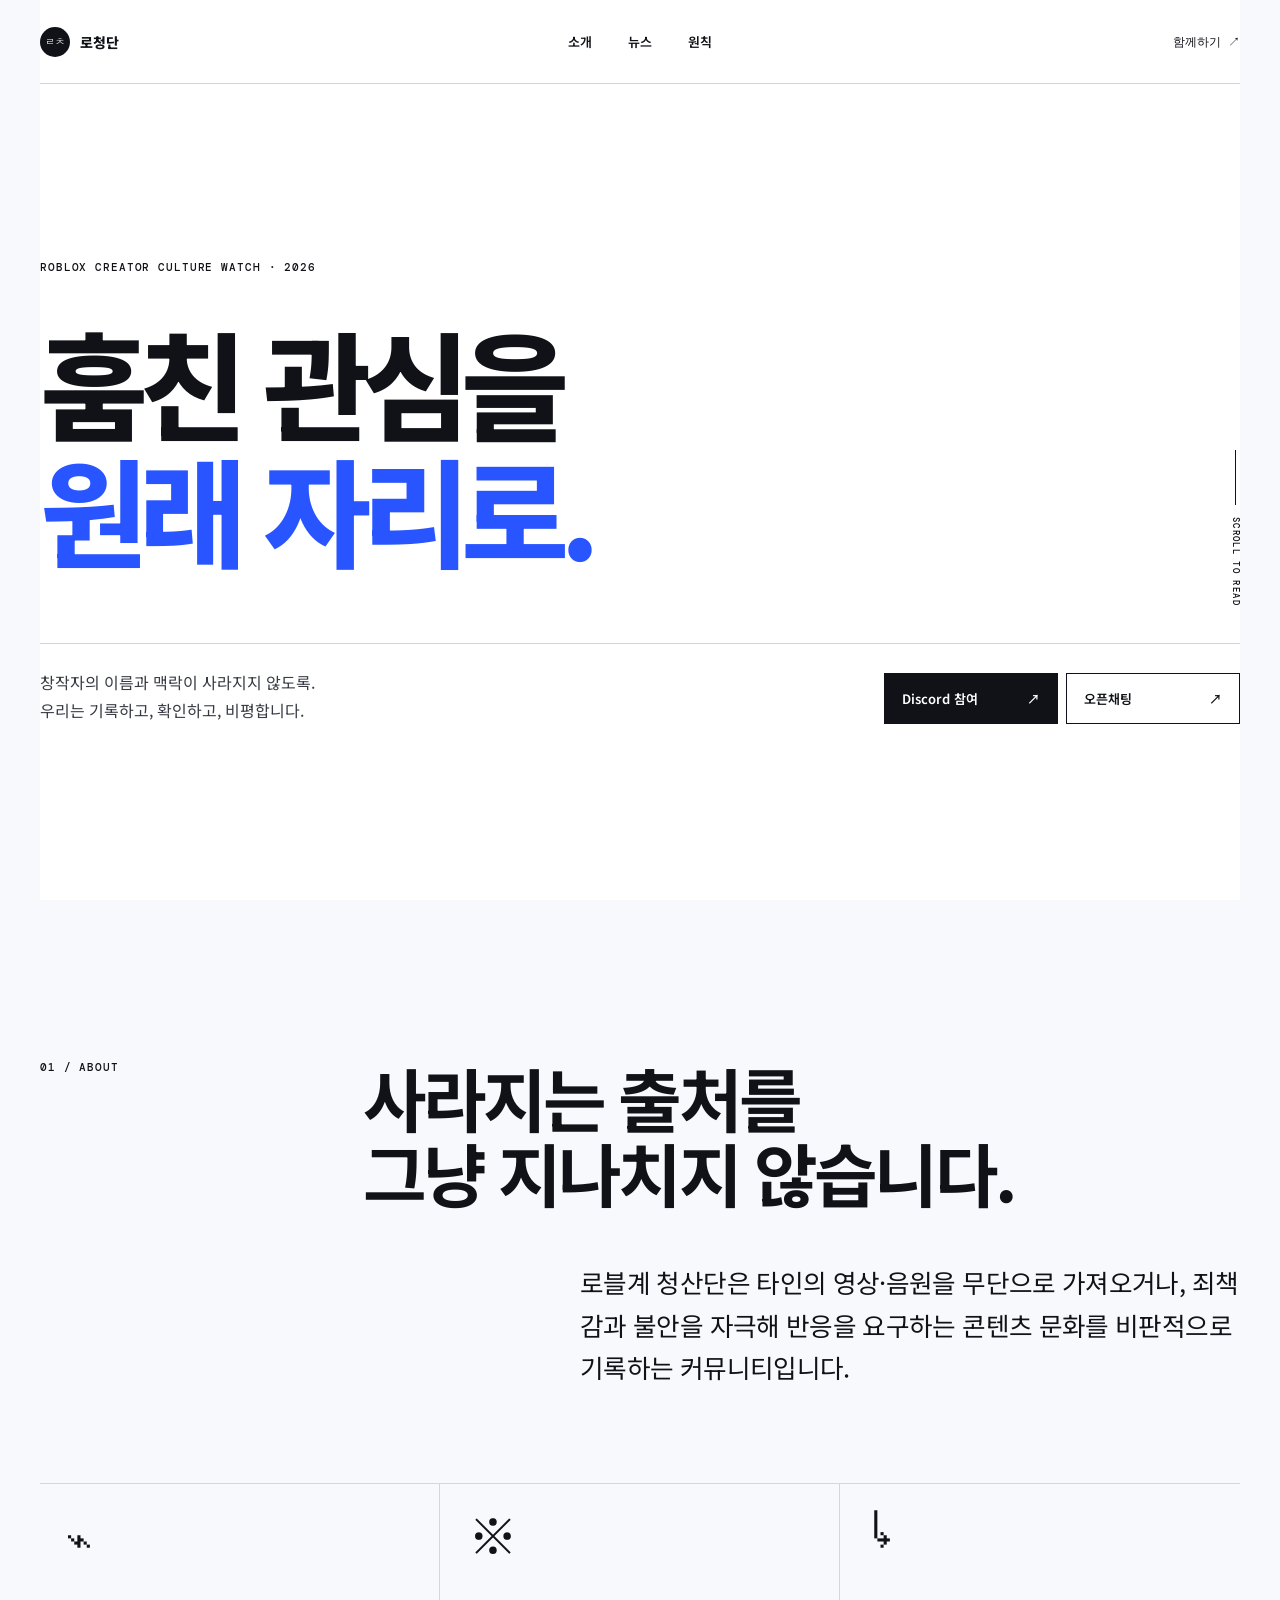
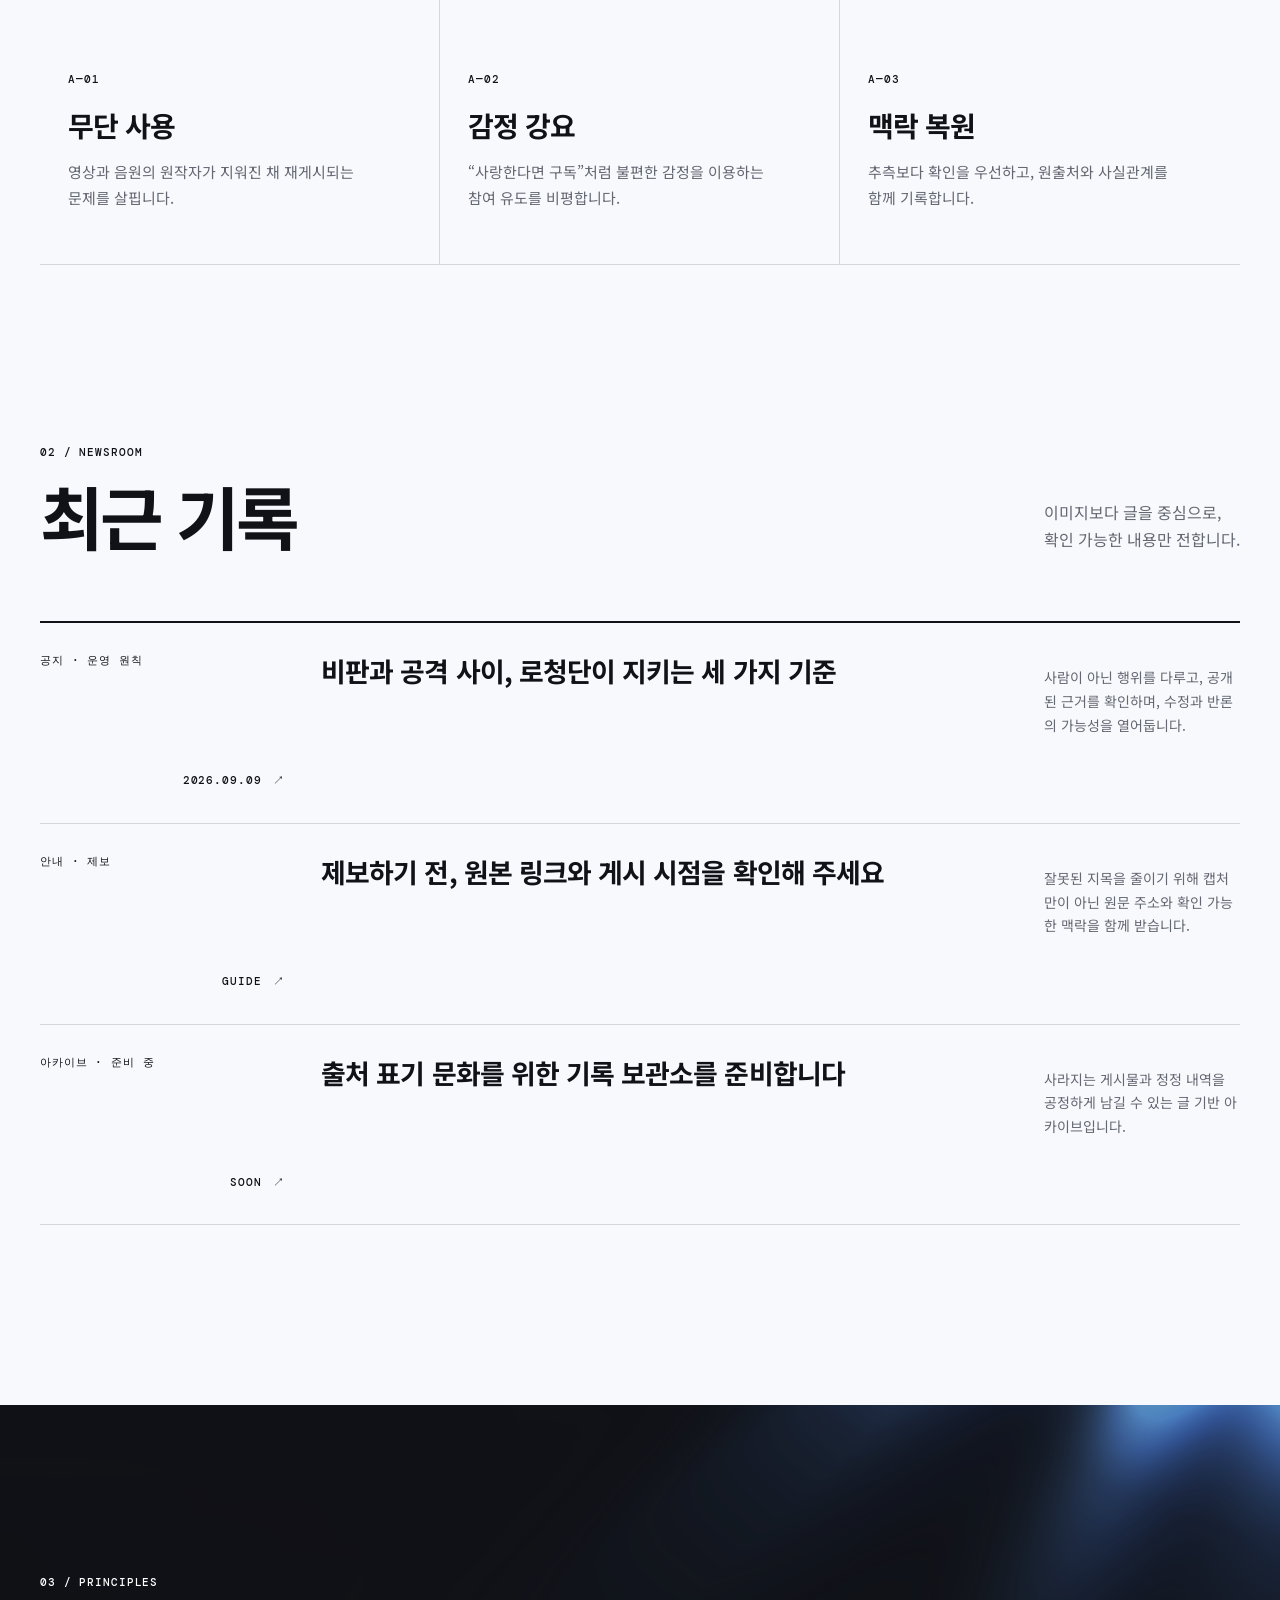
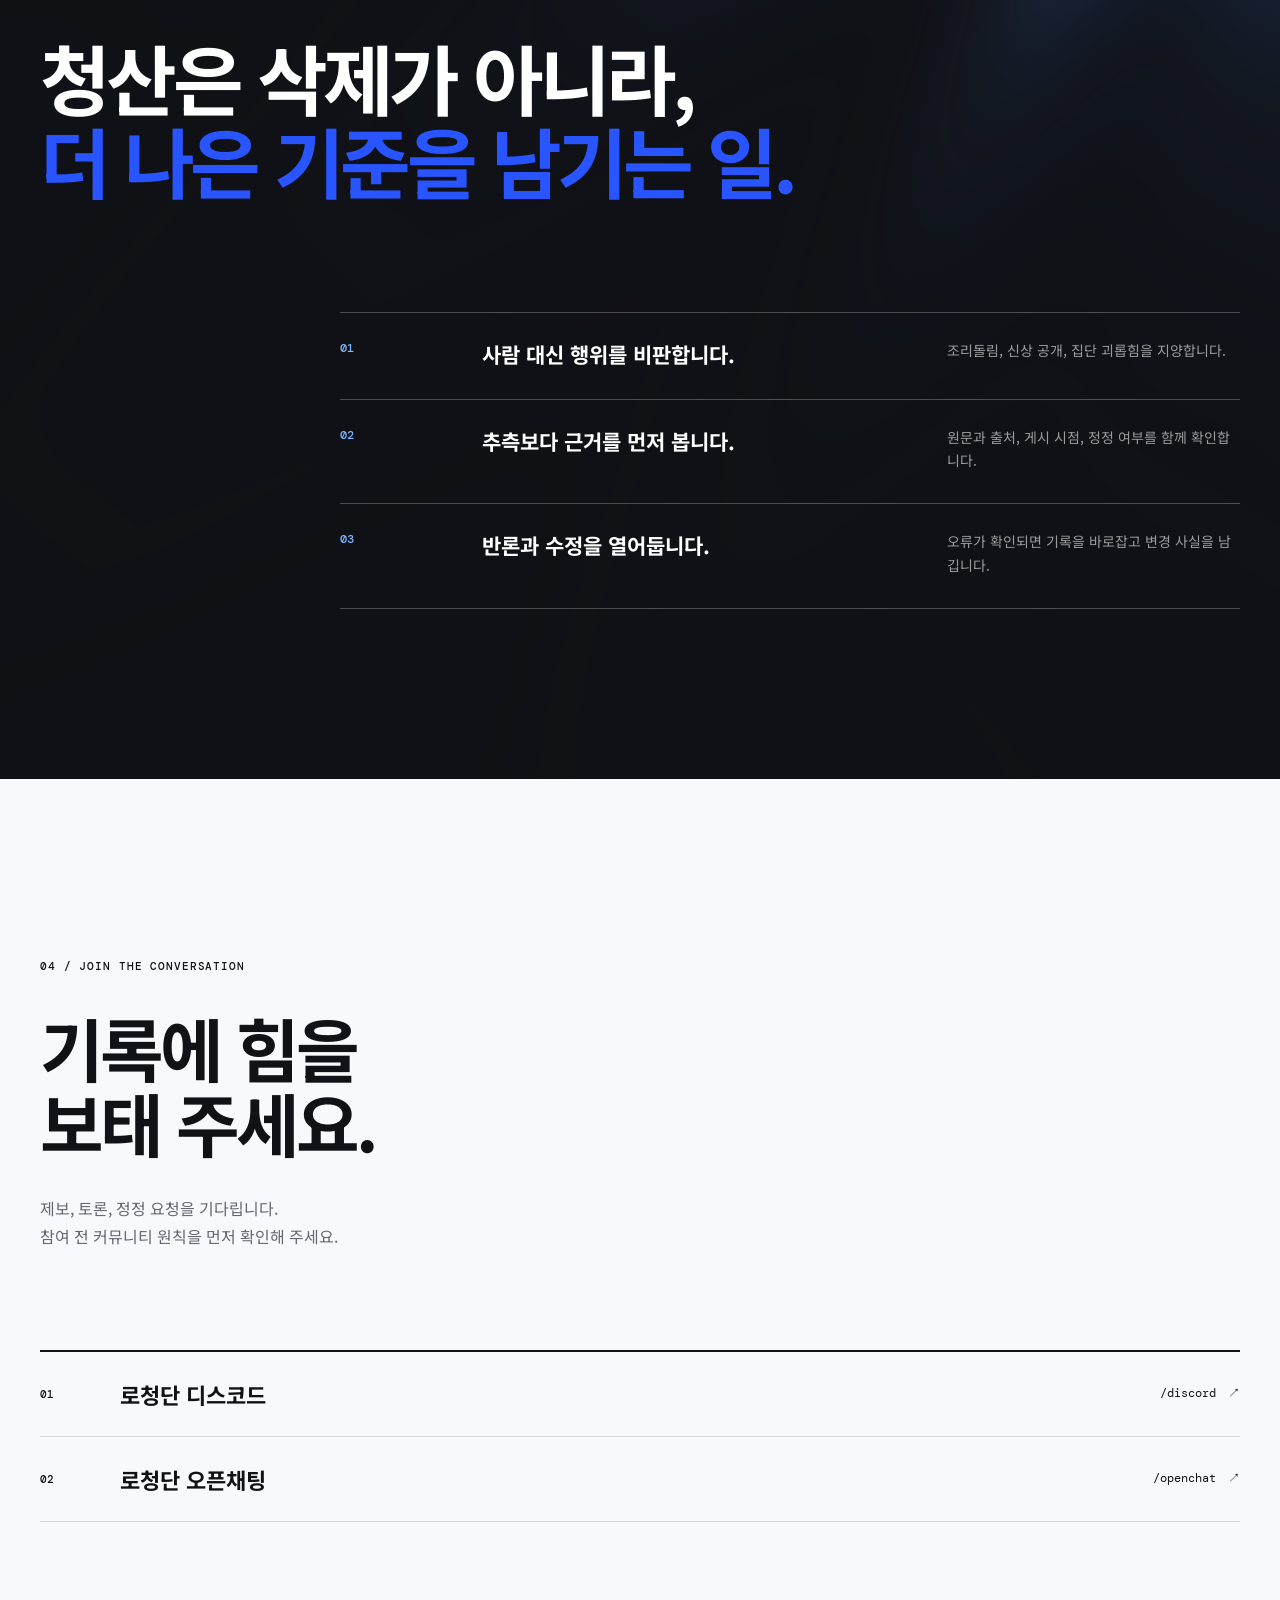
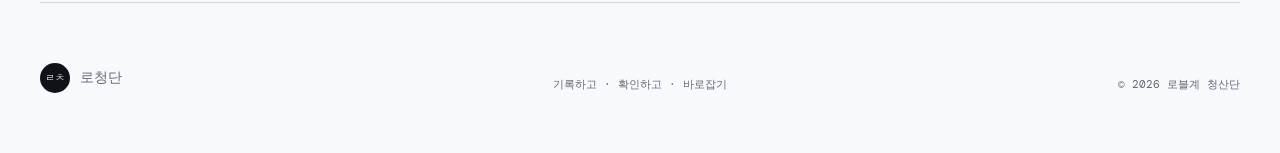
==== index.html @ 681b6512 "Publish 로청단 site to GitHub Pages" ====
<!doctype html>
<html lang="ko">
  <head>
    <meta charset="UTF-8" />
    <meta name="viewport" content="width=device-width, initial-scale=1.0" />
    <meta name="description" content="창작자의 이름과 맥락이 사라지지 않도록 기록하고 비평하는 로블계 청산단입니다." />
    <meta name="theme-color" content="#f4f6ff" />
    <title>로블계 청산단 — 기록하고, 확인하고, 바로잡기</title>
    <style>
      .skip-link{position:fixed;top:8px;left:8px;z-index:100;transform:translateY(-200%)}
      .skip-link:focus{transform:translateY(0)}
    </style>
    <script type="module" crossorigin src="/assets/index-CZzuaFIx.js"></script>
    <link rel="stylesheet" crossorigin href="/assets/index-CyB6b8Ng.css">
  </head>
  <body>
    <a class="skip-link" href="#news">본문 바로가기</a>
    <div id="app"></div>
  </body>
</html>
---- assets/index-CyB6b8Ng.css ----
@import "https://fonts.googleapis.com/css2?family=DM+Mono:wght@400;500&family=Noto+Sans+KR:wght@400;500;600;700;800&display=swap";:root{--ink:#111217;--muted:#646873;--paper:#f8f9fc;--line:#11121726;--blue:#2855ff;--blue-deep:#1838c9;--mist:#dfe6ff;--lime:#dfff65;--radius:2px;--shell:min(1240px, calc(100vw - 80px));color:var(--ink);background:var(--paper);font-synthesis:none;text-rendering:optimizelegibility;font-family:Noto Sans KR,sans-serif}*{box-sizing:border-box}html{scroll-behavior:smooth}body{background:var(--paper);margin:0;overflow-x:hidden}a{color:inherit;text-decoration:none}p,h1,h2,h3{margin:0}button,a{-webkit-tap-highlight-color:transparent}::selection{color:#fff;background:var(--blue)}.skip-link{z-index:100;color:#fff;background:var(--ink);padding:10px 14px;position:fixed;top:8px;left:8px;transform:translateY(-140%)}.skip-link:focus{transform:translateY(0)}.section-shell{width:var(--shell);margin-inline:auto}.site-header{z-index:20;width:var(--shell);border-bottom:1px solid #1112172e;grid-template-columns:1fr auto 1fr;align-items:center;height:84px;display:grid;position:absolute;top:0;left:50%;transform:translate(-50%)}.brand{align-items:center;gap:10px;width:fit-content;font-size:14px;font-weight:800;display:inline-flex}.brand-mark{color:#fff;background:var(--ink);border-radius:50%;place-items:center;width:30px;height:30px;font:500 10px/1 DM Mono,monospace;display:grid}.site-header nav{gap:36px;font-size:13px;font-weight:600;display:flex}.site-header nav a,.header-join{transition:opacity .2s}.site-header nav a:hover,.header-join:hover{opacity:.5}.header-join{justify-self:end;font:500 12px/1 DM Mono,monospace}.hero{isolation:isolate;flex-direction:column;justify-content:center;min-height:100svh;padding:154px 0 70px;display:flex;position:relative;overflow:hidden}.effect-canvas{width:100%;height:100%;display:block}.hero:before{content:"";z-index:-1;background:#fff;width:100vw;position:absolute;inset:0 50%;transform:translate(-50%)}.hero>*{z-index:1;position:relative}.eyebrow,.section-index,.card-number,.news-meta,.news-date{letter-spacing:.08em;text-transform:uppercase;font:500 11px/1.4 DM Mono,monospace}.hero h1{letter-spacing:-.075em;max-width:1060px;margin-top:42px;font-size:clamp(66px,9.2vw,142px);font-weight:800;line-height:1.08}.split-char{opacity:0;transition:opacity .7s,transform .9s cubic-bezier(.16,1,.3,1);transition-delay:calc(var(--char-index) * 42ms + .12s);display:inline-block;transform:translateY(1.05em)rotate(5deg)}.split-visible .split-char{opacity:1;transform:translateY(0)rotate(0)}.hero h1 em,.principles h2 em{color:var(--blue);font-style:normal}.hero-foot{border-top:1px solid #1112172e;justify-content:space-between;align-items:end;margin-top:72px;padding-top:24px;display:flex}.hero-foot>p{color:#383b44;max-width:480px;font-size:16px;line-height:1.75}.hero-actions{gap:8px;display:flex}.button{border:1px solid var(--ink);justify-content:space-between;align-items:center;gap:36px;min-width:174px;padding:15px 17px;font-size:13px;font-weight:600;transition:color .2s,background .2s,transform .2s;display:inline-flex}.button:hover{transform:translateY(-2px)}.button-dark{color:#fff;background:var(--ink)}.button-dark:hover{background:var(--blue);border-color:var(--blue)}.button-light:hover{color:#fff;background:var(--ink)}.scroll-note{writing-mode:vertical-rl;letter-spacing:.15em;align-items:center;gap:12px;font:500 9px/1 DM Mono;display:flex;position:absolute;top:50%;right:0}.scroll-note span{background:var(--ink);width:1px;height:55px}.manifesto{grid-template-columns:1fr 3fr;gap:30px;padding:160px 0 95px;display:grid}.manifesto h2,.section-heading h2,.join h2{letter-spacing:-.055em;font-size:clamp(42px,5.4vw,78px);font-weight:700;line-height:1.08}.manifesto .lead{letter-spacing:-.025em;max-width:660px;margin:52px 0 0 auto;font-size:clamp(18px,2vw,26px);line-height:1.65}.focus-grid{border-top:1px solid var(--line);border-bottom:1px solid var(--line);grid-template-columns:repeat(3,1fr);display:grid}.focus-card{border-right:1px solid var(--line);min-height:380px;padding:28px;transition:color .25s,background .25s}.focus-card:last-child{border-right:0}.focus-card:hover{color:#fff;background:var(--blue)}.focus-card .symbol{font:400 50px/1 DM Mono;display:block}.focus-card .card-number{margin-top:110px}.focus-card h3{letter-spacing:-.04em;margin:18px 0 14px;font-size:28px}.focus-card>p:last-child{max-width:300px;color:var(--muted);font-size:15px;line-height:1.7}.focus-card:hover>p:last-child{color:#ffffffbf}.news{padding:180px 0}.section-heading{justify-content:space-between;align-items:end;margin-bottom:68px;display:flex}.section-heading h2{margin-top:18px}.section-heading>p{color:var(--muted);line-height:1.7}.news-list{border-top:2px solid var(--ink)}.news-item a{border-bottom:1px solid var(--line);grid-template-columns:1fr 2.8fr .8fr;align-items:start;gap:36px;padding:30px 0 34px;transition:padding .25s,color .25s;display:grid}.news-item a:hover{color:var(--blue);padding-left:16px}.news-item h3{letter-spacing:-.035em;font-size:clamp(20px,2.1vw,30px);line-height:1.35}.news-item h3+p{color:var(--muted);max-width:640px;margin-top:13px;font-size:14px;line-height:1.7}.news-date{justify-self:end}.principles{color:#fff;background:var(--ink);padding:170px 0;position:relative;overflow:hidden}.side-rays{z-index:0;pointer-events:none;opacity:.72;position:absolute;inset:0;overflow:hidden}.principles .section-shell{z-index:1;position:relative}.principles h2{letter-spacing:-.06em;margin:45px 0 110px;font-size:clamp(45px,6vw,88px);line-height:1.08}.principles ol{border-top:1px solid #ffffff40;margin:0 0 0 25%;padding:0;list-style:none}.principles li{border-bottom:1px solid #ffffff40;grid-template-columns:.4fr 1.5fr 1fr;gap:25px;padding:26px 0 30px;display:grid}.principles li span{color:#7eb6ff;font:500 12px/1.5 DM Mono}.principles li strong{font-size:21px}.principles li p{color:#ffffff94;font-size:14px;line-height:1.7}.join{padding:180px 0 80px;position:relative}.join h2{margin:36px 0}.join>p:not(.section-index){color:var(--muted);line-height:1.7}.join-links{border-top:2px solid var(--ink);margin-top:100px}.join-links a{border-bottom:1px solid var(--line);grid-template-columns:80px 1fr auto;align-items:center;padding:26px 0;transition:color .2s,padding .2s;display:grid}.join-links a:hover{color:var(--blue);padding-left:14px}.join-links small{font:500 11px DM Mono}.join-links strong{font-size:22px}.join-links span{font:400 12px DM Mono}.site-footer{border-top:1px solid var(--line);color:var(--muted);grid-template-columns:1fr auto 1fr;align-items:end;padding:60px 0;font:400 11px/1.4 DM Mono;display:grid}.site-footer>p:last-child{justify-self:end}.reveal{opacity:0;transition:opacity .75s,transform .75s cubic-bezier(.2,.75,.25,1);transform:translateY(26px)}.reveal.is-visible{opacity:1;transform:none}@media (width<=780px){:root{--shell:calc(100vw - 36px)}.site-header{grid-template-columns:1fr auto;height:66px}.site-header nav{display:none}.hero{justify-content:flex-start;min-height:760px;padding-top:120px}.hero:after{opacity:.6;width:60%;top:19%;right:-20%}.hero h1{margin-top:88px;font-size:clamp(54px,17vw,82px);line-height:1.12}.hero-foot{margin-top:70px;display:block}.hero-actions{margin-top:26px}.button{flex:1;gap:10px;min-width:0}.scroll-note{display:none}.manifesto{grid-template-columns:1fr;padding:110px 0 65px}.manifesto h2{margin-top:28px}.manifesto .lead{margin-top:36px;font-size:18px}.focus-grid{grid-template-columns:1fr}.focus-card{border-right:0;border-bottom:1px solid var(--line);min-height:270px}.focus-card:last-child{border-bottom:0}.focus-card .card-number{margin-top:60px}.news{padding:110px 0}.section-heading{margin-bottom:40px;display:block}.section-heading>p{margin-top:24px}.news-item a{grid-template-columns:1fr auto;gap:16px}.news-item h3,.news-item h3+p{grid-column:1/-1}.news-date{grid-area:1/2}.principles{padding:110px 0}.principles h2{margin:34px 0 70px}.principles ol{margin-left:0}.principles li{grid-template-columns:45px 1fr}.principles li p{grid-column:2}.join{padding:110px 0 65px}.join-links{margin-top:65px}.join-links a{grid-template-columns:42px 1fr}.join-links span{grid-column:2;margin-top:9px;font-size:10px}.site-footer{grid-template-columns:1fr auto;gap:30px}.site-footer>p:nth-child(2){display:none}}@media (prefers-reduced-motion:reduce){html{scroll-behavior:auto}*,:before,:after{transition-duration:.01ms!important;animation:none!important}.reveal{opacity:1;transform:none}}
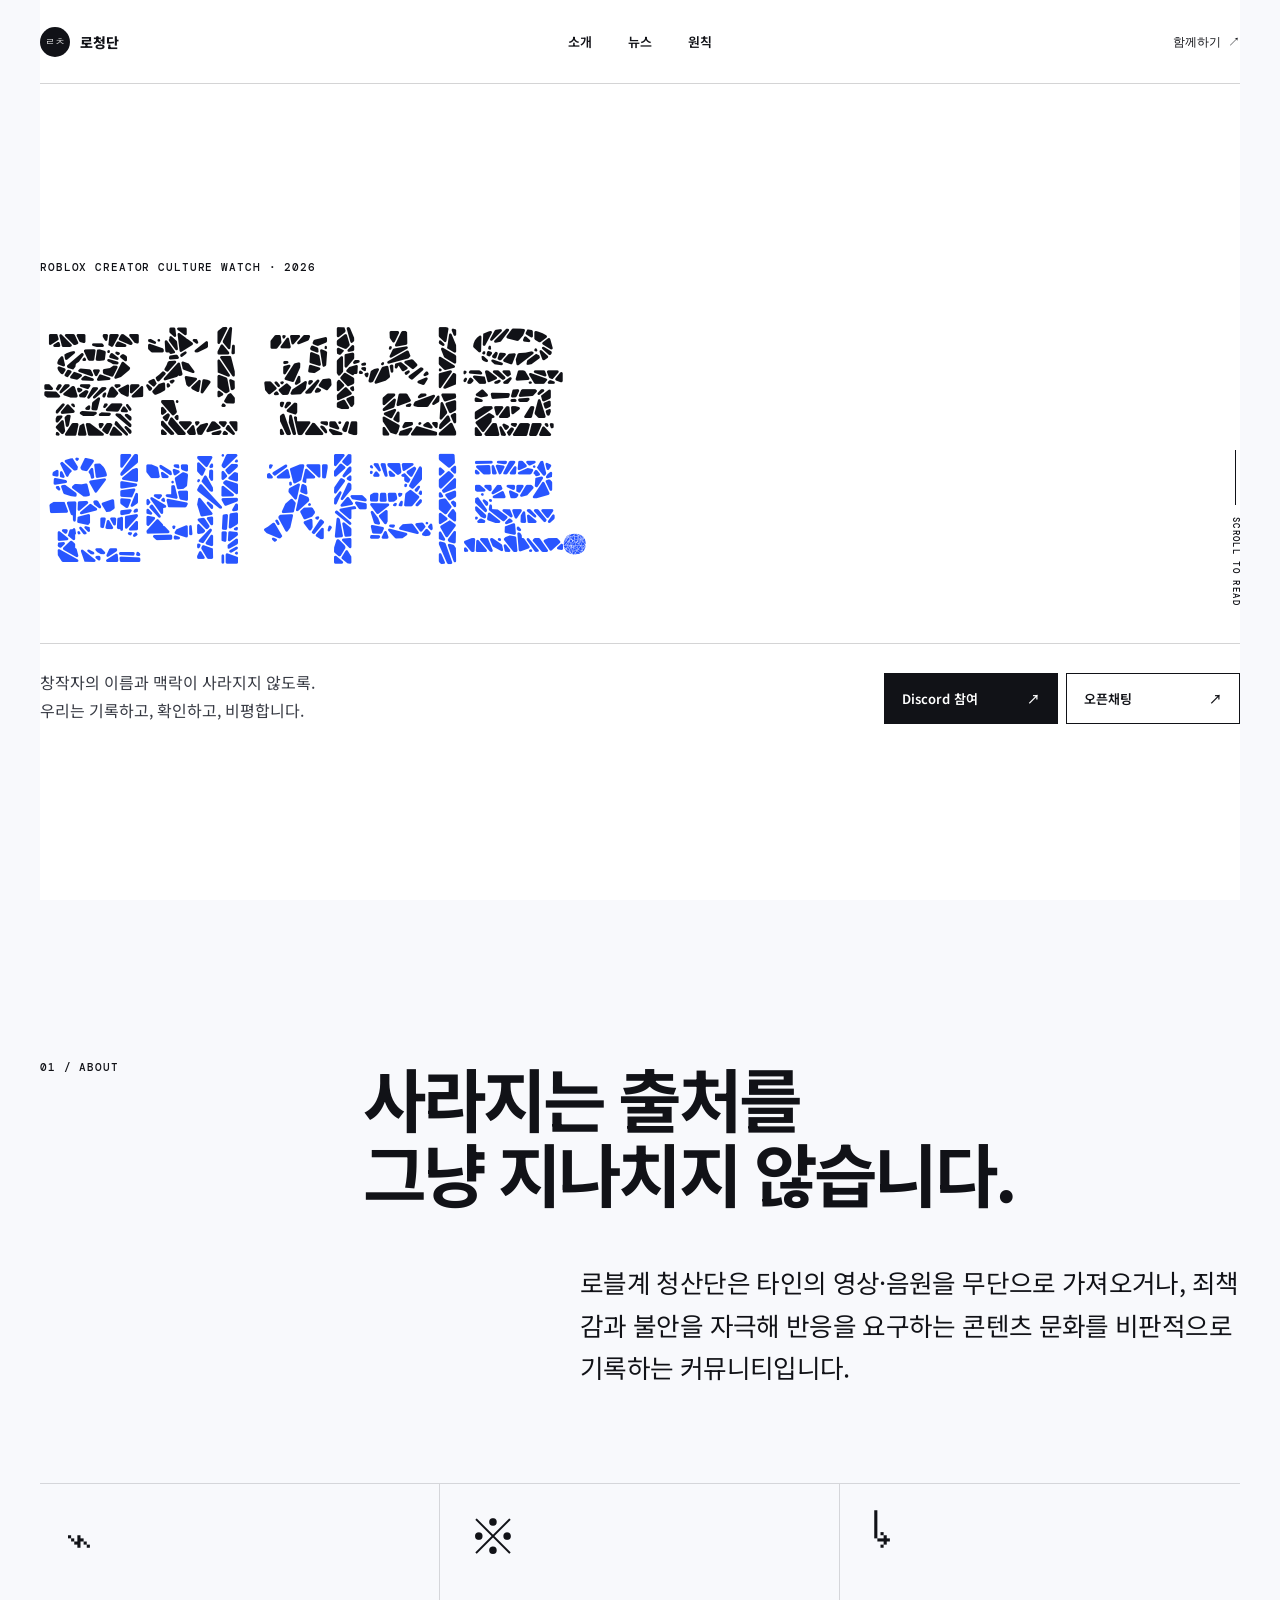
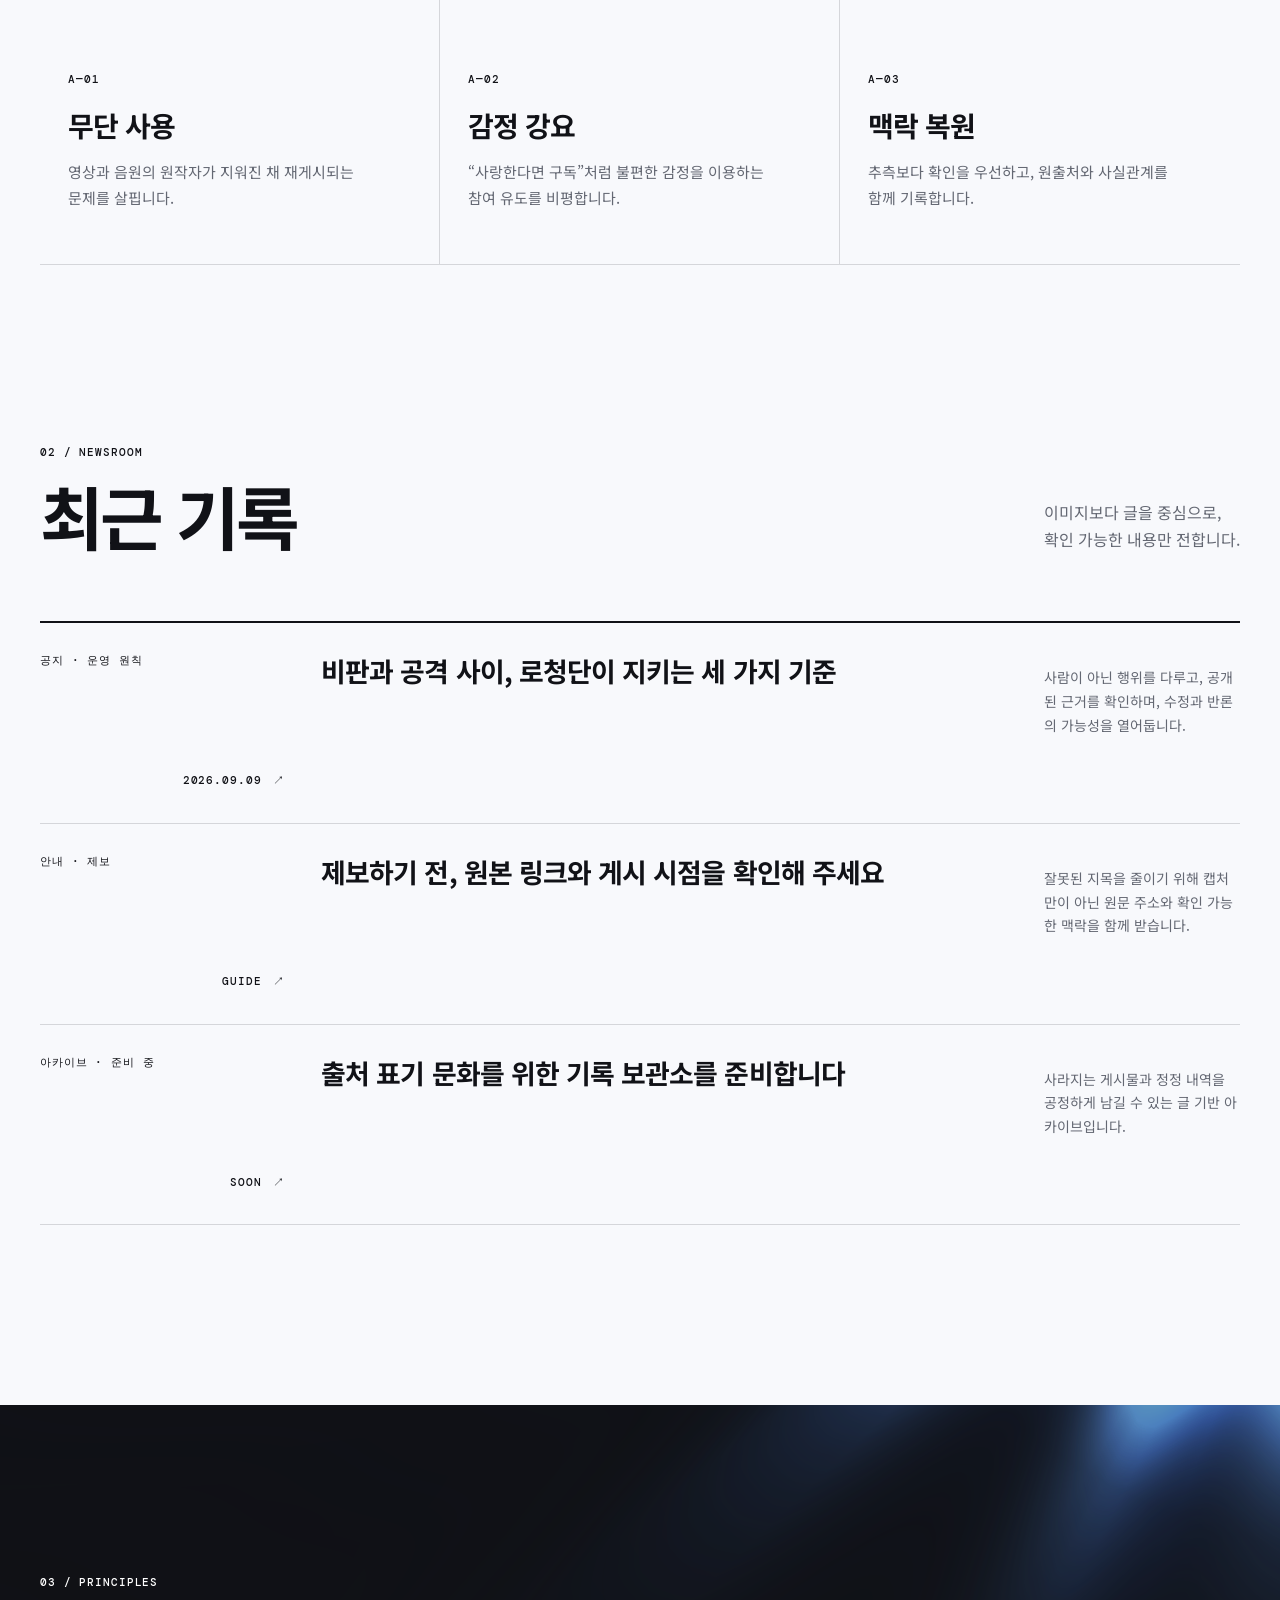
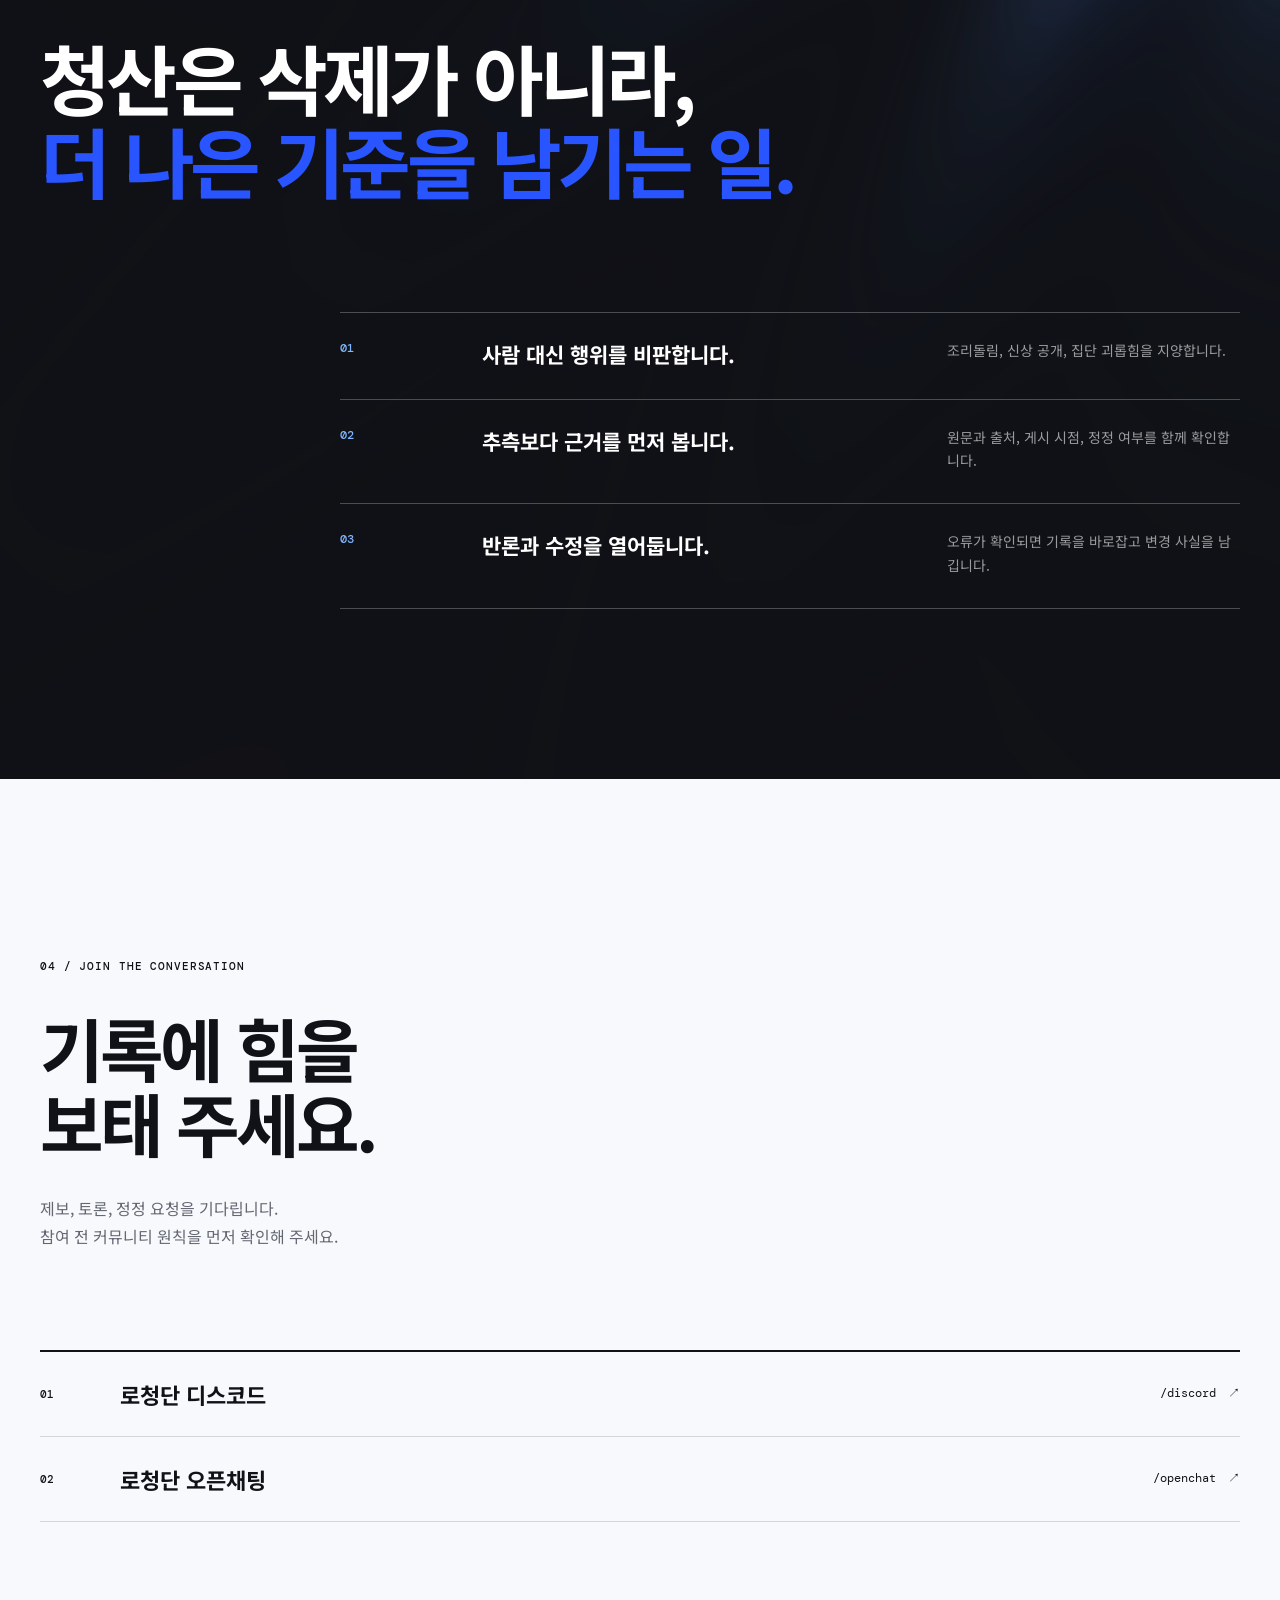
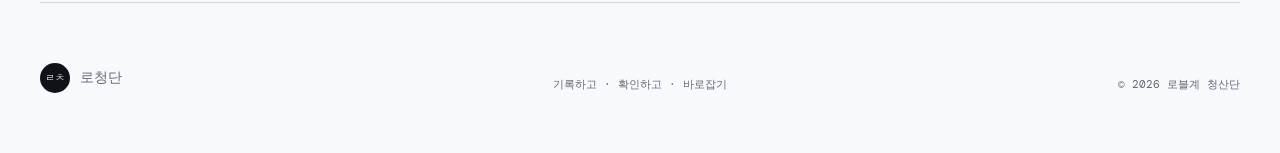
==== commit bfa91a90: "Test Ro Zero on hero headline only" ====
--- a/index.html
+++ b/index.html
@@ -10,8 +10,8 @@
       .skip-link{position:fixed;top:8px;left:8px;z-index:100;transform:translateY(-200%)}
       .skip-link:focus{transform:translateY(0)}
     </style>
-    <script type="module" crossorigin src="/assets/index-CZzuaFIx.js"></script>
-    <link rel="stylesheet" crossorigin href="/assets/index-CyB6b8Ng.css">
+    <script type="module" crossorigin src="/assets/index-BucVtJA-.js"></script>
+    <link rel="stylesheet" crossorigin href="/assets/index-CoeNf1mn.css">
   </head>
   <body>
     <a class="skip-link" href="#news">본문 바로가기</a>
--- a/assets/index-CoeNf1mn.css
+++ b/assets/index-CoeNf1mn.css
@@ -0,0 +1 @@
+@import "https://fonts.googleapis.com/css2?family=DM+Mono:wght@400;500&family=Noto+Sans+KR:wght@400;500;600;700;800&display=swap";@font-face{font-family:Ro Zero;src:url(/fonts/RoZero-ExtraBold-hero.woff2)format("woff2");font-weight:800;font-style:normal;font-display:swap}:root{--ink:#111217;--muted:#646873;--paper:#f8f9fc;--line:#11121726;--blue:#2855ff;--blue-deep:#1838c9;--mist:#dfe6ff;--lime:#dfff65;--radius:2px;--shell:min(1240px, calc(100vw - 80px));color:var(--ink);background:var(--paper);font-synthesis:none;text-rendering:optimizelegibility;font-family:Noto Sans KR,sans-serif}*{box-sizing:border-box}html{scroll-behavior:smooth}body{background:var(--paper);margin:0;overflow-x:hidden}a{color:inherit;text-decoration:none}p,h1,h2,h3{margin:0}button,a{-webkit-tap-highlight-color:transparent}::selection{color:#fff;background:var(--blue)}.skip-link{z-index:100;color:#fff;background:var(--ink);padding:10px 14px;position:fixed;top:8px;left:8px;transform:translateY(-140%)}.skip-link:focus{transform:translateY(0)}.section-shell{width:var(--shell);margin-inline:auto}.site-header{z-index:20;width:var(--shell);border-bottom:1px solid #1112172e;grid-template-columns:1fr auto 1fr;align-items:center;height:84px;display:grid;position:absolute;top:0;left:50%;transform:translate(-50%)}.brand{align-items:center;gap:10px;width:fit-content;font-size:14px;font-weight:800;display:inline-flex}.brand-mark{color:#fff;background:var(--ink);border-radius:50%;place-items:center;width:30px;height:30px;font:500 10px/1 DM Mono,monospace;display:grid}.site-header nav{gap:36px;font-size:13px;font-weight:600;display:flex}.site-header nav a,.header-join{transition:opacity .2s}.site-header nav a:hover,.header-join:hover{opacity:.5}.header-join{justify-self:end;font:500 12px/1 DM Mono,monospace}.hero{isolation:isolate;flex-direction:column;justify-content:center;min-height:100svh;padding:154px 0 70px;display:flex;position:relative;overflow:hidden}.effect-canvas{width:100%;height:100%;display:block}.hero:before{content:"";z-index:-1;background:#fff;width:100vw;position:absolute;inset:0 50%;transform:translate(-50%)}.hero>*{z-index:1;position:relative}.eyebrow,.section-index,.card-number,.news-meta,.news-date{letter-spacing:.08em;text-transform:uppercase;font:500 11px/1.4 DM Mono,monospace}.hero h1{letter-spacing:-.075em;max-width:1060px;margin-top:42px;font-family:Ro Zero,Noto Sans KR,sans-serif;font-size:clamp(66px,9.2vw,142px);font-weight:800;line-height:1.08}.split-char{opacity:0;transition:opacity .7s,transform .9s cubic-bezier(.16,1,.3,1);transition-delay:calc(var(--char-index) * 42ms + .12s);display:inline-block;transform:translateY(1.05em)rotate(5deg)}.split-visible .split-char{opacity:1;transform:translateY(0)rotate(0)}.hero h1 em,.principles h2 em{color:var(--blue);font-style:normal}.hero-foot{border-top:1px solid #1112172e;justify-content:space-between;align-items:end;margin-top:72px;padding-top:24px;display:flex}.hero-foot>p{color:#383b44;max-width:480px;font-size:16px;line-height:1.75}.hero-actions{gap:8px;display:flex}.button{border:1px solid var(--ink);justify-content:space-between;align-items:center;gap:36px;min-width:174px;padding:15px 17px;font-size:13px;font-weight:600;transition:color .2s,background .2s,transform .2s;display:inline-flex}.button:hover{transform:translateY(-2px)}.button-dark{color:#fff;background:var(--ink)}.button-dark:hover{background:var(--blue);border-color:var(--blue)}.button-light:hover{color:#fff;background:var(--ink)}.scroll-note{writing-mode:vertical-rl;letter-spacing:.15em;align-items:center;gap:12px;font:500 9px/1 DM Mono;display:flex;position:absolute;top:50%;right:0}.scroll-note span{background:var(--ink);width:1px;height:55px}.manifesto{grid-template-columns:1fr 3fr;gap:30px;padding:160px 0 95px;display:grid}.manifesto h2,.section-heading h2,.join h2{letter-spacing:-.055em;font-size:clamp(42px,5.4vw,78px);font-weight:700;line-height:1.08}.manifesto .lead{letter-spacing:-.025em;max-width:660px;margin:52px 0 0 auto;font-size:clamp(18px,2vw,26px);line-height:1.65}.focus-grid{border-top:1px solid var(--line);border-bottom:1px solid var(--line);grid-template-columns:repeat(3,1fr);display:grid}.focus-card{border-right:1px solid var(--line);min-height:380px;padding:28px;transition:color .25s,background .25s}.focus-card:last-child{border-right:0}.focus-card:hover{color:#fff;background:var(--blue)}.focus-card .symbol{font:400 50px/1 DM Mono;display:block}.focus-card .card-number{margin-top:110px}.focus-card h3{letter-spacing:-.04em;margin:18px 0 14px;font-size:28px}.focus-card>p:last-child{max-width:300px;color:var(--muted);font-size:15px;line-height:1.7}.focus-card:hover>p:last-child{color:#ffffffbf}.news{padding:180px 0}.section-heading{justify-content:space-between;align-items:end;margin-bottom:68px;display:flex}.section-heading h2{margin-top:18px}.section-heading>p{color:var(--muted);line-height:1.7}.news-list{border-top:2px solid var(--ink)}.news-item a{border-bottom:1px solid var(--line);grid-template-columns:1fr 2.8fr .8fr;align-items:start;gap:36px;padding:30px 0 34px;transition:padding .25s,color .25s;display:grid}.news-item a:hover{color:var(--blue);padding-left:16px}.news-item h3{letter-spacing:-.035em;font-size:clamp(20px,2.1vw,30px);line-height:1.35}.news-item h3+p{color:var(--muted);max-width:640px;margin-top:13px;font-size:14px;line-height:1.7}.news-date{justify-self:end}.principles{color:#fff;background:var(--ink);padding:170px 0;position:relative;overflow:hidden}.side-rays{z-index:0;pointer-events:none;opacity:.72;position:absolute;inset:0;overflow:hidden}.principles .section-shell{z-index:1;position:relative}.principles h2{letter-spacing:-.06em;margin:45px 0 110px;font-size:clamp(45px,6vw,88px);line-height:1.08}.principles ol{border-top:1px solid #ffffff40;margin:0 0 0 25%;padding:0;list-style:none}.principles li{border-bottom:1px solid #ffffff40;grid-template-columns:.4fr 1.5fr 1fr;gap:25px;padding:26px 0 30px;display:grid}.principles li span{color:#7eb6ff;font:500 12px/1.5 DM Mono}.principles li strong{font-size:21px}.principles li p{color:#ffffff94;font-size:14px;line-height:1.7}.join{padding:180px 0 80px;position:relative}.join h2{margin:36px 0}.join>p:not(.section-index){color:var(--muted);line-height:1.7}.join-links{border-top:2px solid var(--ink);margin-top:100px}.join-links a{border-bottom:1px solid var(--line);grid-template-columns:80px 1fr auto;align-items:center;padding:26px 0;transition:color .2s,padding .2s;display:grid}.join-links a:hover{color:var(--blue);padding-left:14px}.join-links small{font:500 11px DM Mono}.join-links strong{font-size:22px}.join-links span{font:400 12px DM Mono}.site-footer{border-top:1px solid var(--line);color:var(--muted);grid-template-columns:1fr auto 1fr;align-items:end;padding:60px 0;font:400 11px/1.4 DM Mono;display:grid}.site-footer>p:last-child{justify-self:end}.reveal{opacity:0;transition:opacity .75s,transform .75s cubic-bezier(.2,.75,.25,1);transform:translateY(26px)}.reveal.is-visible{opacity:1;transform:none}@media (width<=780px){:root{--shell:calc(100vw - 36px)}.site-header{grid-template-columns:1fr auto;height:66px}.site-header nav{display:none}.hero{justify-content:flex-start;min-height:760px;padding-top:120px}.hero:after{opacity:.6;width:60%;top:19%;right:-20%}.hero h1{margin-top:88px;font-size:clamp(54px,17vw,82px);line-height:1.12}.hero-foot{margin-top:70px;display:block}.hero-actions{margin-top:26px}.button{flex:1;gap:10px;min-width:0}.scroll-note{display:none}.manifesto{grid-template-columns:1fr;padding:110px 0 65px}.manifesto h2{margin-top:28px}.manifesto .lead{margin-top:36px;font-size:18px}.focus-grid{grid-template-columns:1fr}.focus-card{border-right:0;border-bottom:1px solid var(--line);min-height:270px}.focus-card:last-child{border-bottom:0}.focus-card .card-number{margin-top:60px}.news{padding:110px 0}.section-heading{margin-bottom:40px;display:block}.section-heading>p{margin-top:24px}.news-item a{grid-template-columns:1fr auto;gap:16px}.news-item h3,.news-item h3+p{grid-column:1/-1}.news-date{grid-area:1/2}.principles{padding:110px 0}.principles h2{margin:34px 0 70px}.principles ol{margin-left:0}.principles li{grid-template-columns:45px 1fr}.principles li p{grid-column:2}.join{padding:110px 0 65px}.join-links{margin-top:65px}.join-links a{grid-template-columns:42px 1fr}.join-links span{grid-column:2;margin-top:9px;font-size:10px}.site-footer{grid-template-columns:1fr auto;gap:30px}.site-footer>p:nth-child(2){display:none}}@media (prefers-reduced-motion:reduce){html{scroll-behavior:auto}*,:before,:after{transition-duration:.01ms!important;animation:none!important}.reveal{opacity:1;transform:none}}
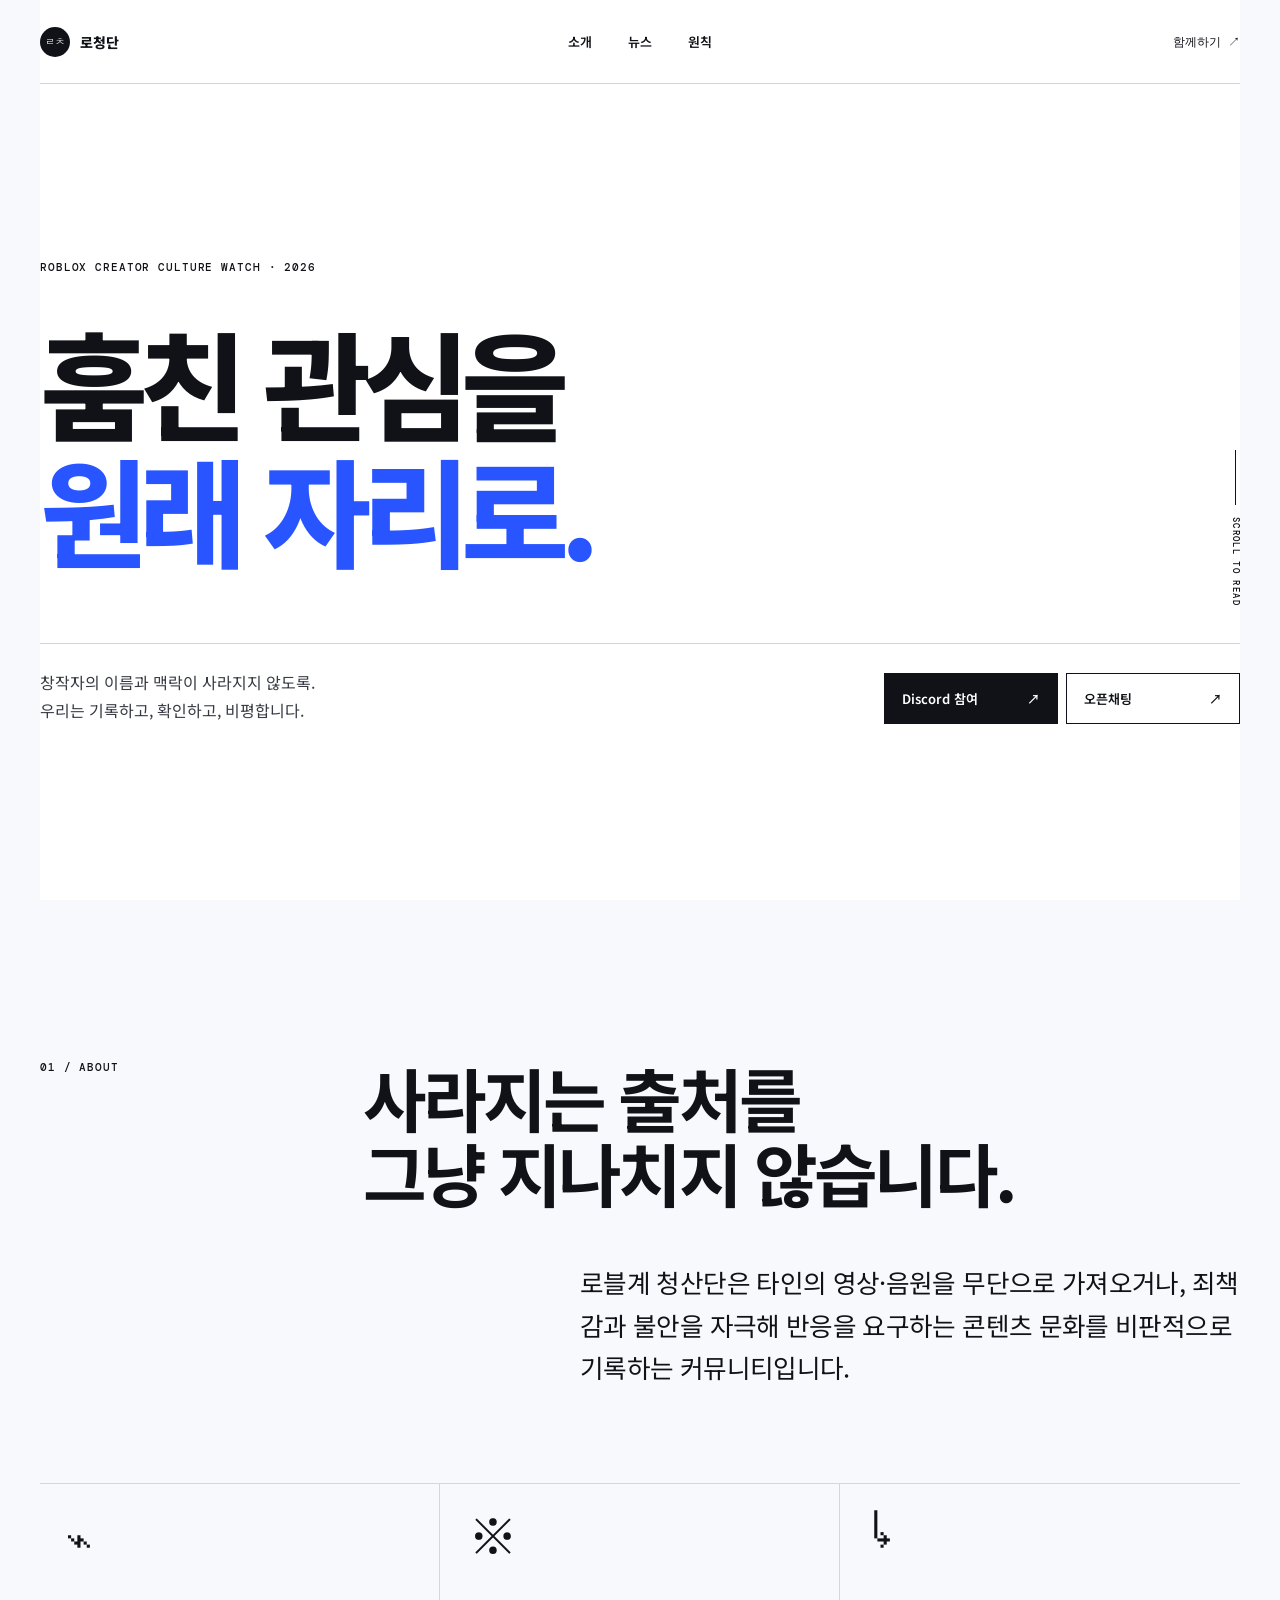
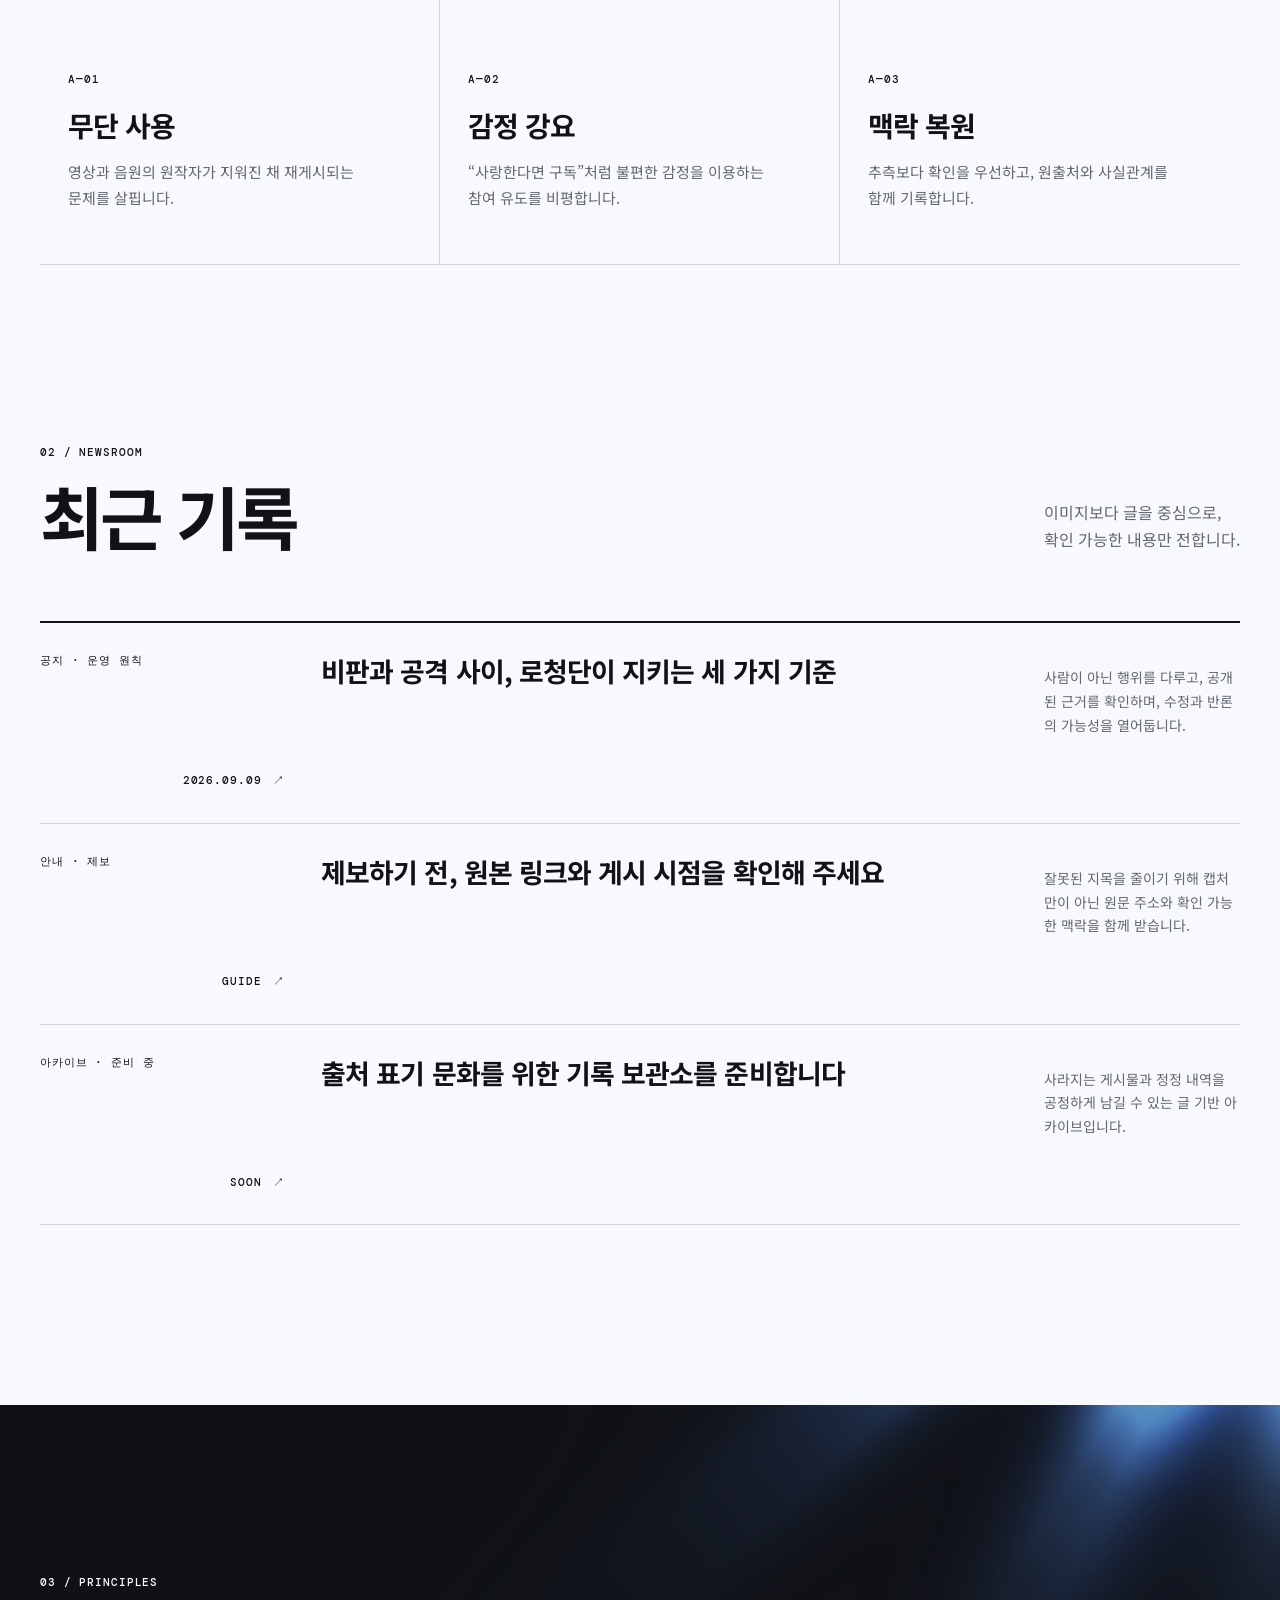
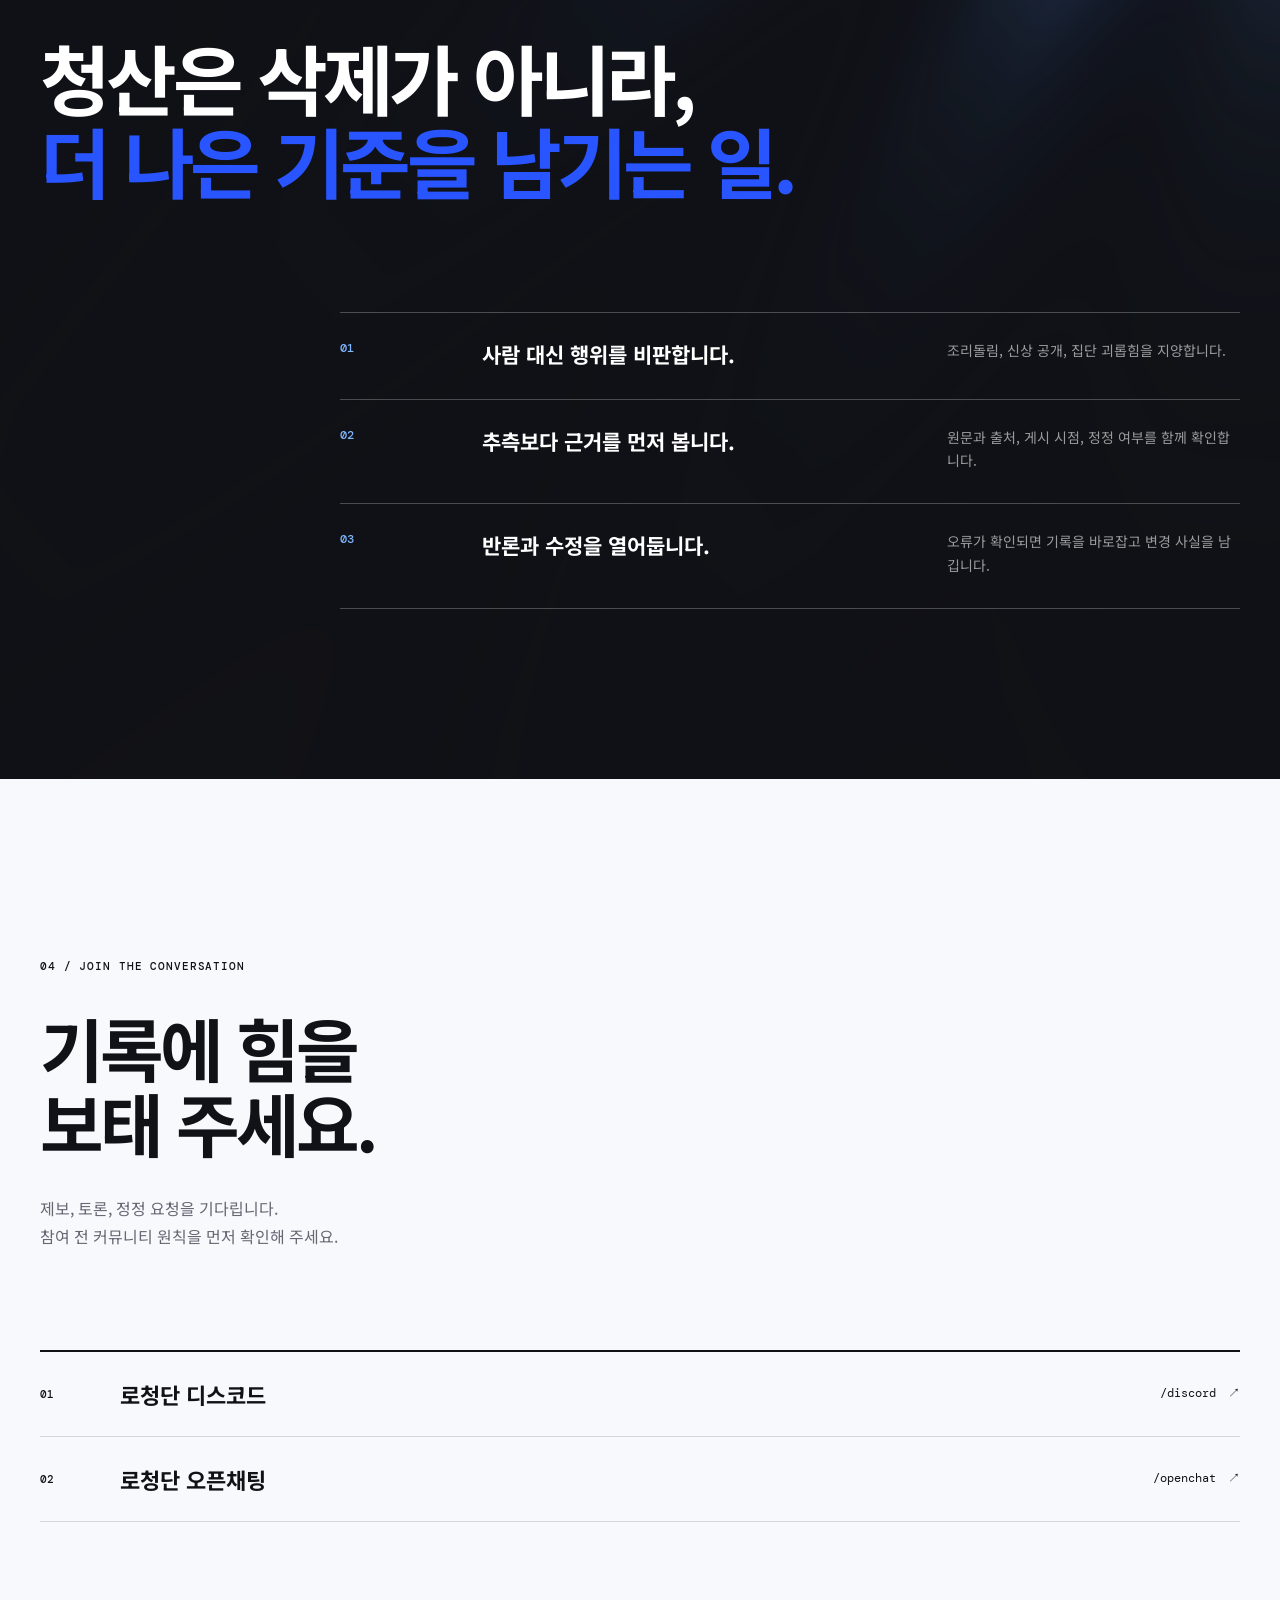
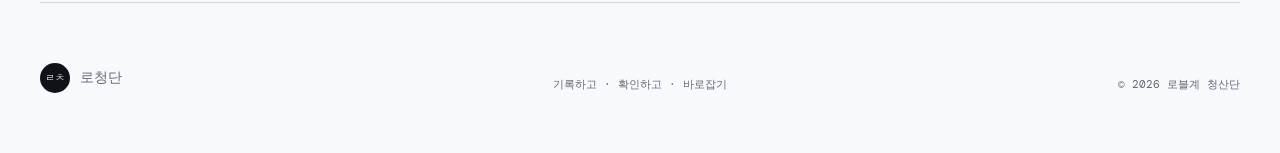
==== commit eb2fddd9: "Revert Ro Zero hero font test" ====
--- a/index.html
+++ b/index.html
@@ -10,8 +10,8 @@
       .skip-link{position:fixed;top:8px;left:8px;z-index:100;transform:translateY(-200%)}
       .skip-link:focus{transform:translateY(0)}
     </style>
-    <script type="module" crossorigin src="/assets/index-BucVtJA-.js"></script>
-    <link rel="stylesheet" crossorigin href="/assets/index-CoeNf1mn.css">
+    <script type="module" crossorigin src="/assets/index-CZzuaFIx.js"></script>
+    <link rel="stylesheet" crossorigin href="/assets/index-CyB6b8Ng.css">
   </head>
   <body>
     <a class="skip-link" href="#news">본문 바로가기</a>
--- a/assets/index-CyB6b8Ng.css
+++ b/assets/index-CyB6b8Ng.css
@@ -0,0 +1 @@
+@import "https://fonts.googleapis.com/css2?family=DM+Mono:wght@400;500&family=Noto+Sans+KR:wght@400;500;600;700;800&display=swap";:root{--ink:#111217;--muted:#646873;--paper:#f8f9fc;--line:#11121726;--blue:#2855ff;--blue-deep:#1838c9;--mist:#dfe6ff;--lime:#dfff65;--radius:2px;--shell:min(1240px, calc(100vw - 80px));color:var(--ink);background:var(--paper);font-synthesis:none;text-rendering:optimizelegibility;font-family:Noto Sans KR,sans-serif}*{box-sizing:border-box}html{scroll-behavior:smooth}body{background:var(--paper);margin:0;overflow-x:hidden}a{color:inherit;text-decoration:none}p,h1,h2,h3{margin:0}button,a{-webkit-tap-highlight-color:transparent}::selection{color:#fff;background:var(--blue)}.skip-link{z-index:100;color:#fff;background:var(--ink);padding:10px 14px;position:fixed;top:8px;left:8px;transform:translateY(-140%)}.skip-link:focus{transform:translateY(0)}.section-shell{width:var(--shell);margin-inline:auto}.site-header{z-index:20;width:var(--shell);border-bottom:1px solid #1112172e;grid-template-columns:1fr auto 1fr;align-items:center;height:84px;display:grid;position:absolute;top:0;left:50%;transform:translate(-50%)}.brand{align-items:center;gap:10px;width:fit-content;font-size:14px;font-weight:800;display:inline-flex}.brand-mark{color:#fff;background:var(--ink);border-radius:50%;place-items:center;width:30px;height:30px;font:500 10px/1 DM Mono,monospace;display:grid}.site-header nav{gap:36px;font-size:13px;font-weight:600;display:flex}.site-header nav a,.header-join{transition:opacity .2s}.site-header nav a:hover,.header-join:hover{opacity:.5}.header-join{justify-self:end;font:500 12px/1 DM Mono,monospace}.hero{isolation:isolate;flex-direction:column;justify-content:center;min-height:100svh;padding:154px 0 70px;display:flex;position:relative;overflow:hidden}.effect-canvas{width:100%;height:100%;display:block}.hero:before{content:"";z-index:-1;background:#fff;width:100vw;position:absolute;inset:0 50%;transform:translate(-50%)}.hero>*{z-index:1;position:relative}.eyebrow,.section-index,.card-number,.news-meta,.news-date{letter-spacing:.08em;text-transform:uppercase;font:500 11px/1.4 DM Mono,monospace}.hero h1{letter-spacing:-.075em;max-width:1060px;margin-top:42px;font-size:clamp(66px,9.2vw,142px);font-weight:800;line-height:1.08}.split-char{opacity:0;transition:opacity .7s,transform .9s cubic-bezier(.16,1,.3,1);transition-delay:calc(var(--char-index) * 42ms + .12s);display:inline-block;transform:translateY(1.05em)rotate(5deg)}.split-visible .split-char{opacity:1;transform:translateY(0)rotate(0)}.hero h1 em,.principles h2 em{color:var(--blue);font-style:normal}.hero-foot{border-top:1px solid #1112172e;justify-content:space-between;align-items:end;margin-top:72px;padding-top:24px;display:flex}.hero-foot>p{color:#383b44;max-width:480px;font-size:16px;line-height:1.75}.hero-actions{gap:8px;display:flex}.button{border:1px solid var(--ink);justify-content:space-between;align-items:center;gap:36px;min-width:174px;padding:15px 17px;font-size:13px;font-weight:600;transition:color .2s,background .2s,transform .2s;display:inline-flex}.button:hover{transform:translateY(-2px)}.button-dark{color:#fff;background:var(--ink)}.button-dark:hover{background:var(--blue);border-color:var(--blue)}.button-light:hover{color:#fff;background:var(--ink)}.scroll-note{writing-mode:vertical-rl;letter-spacing:.15em;align-items:center;gap:12px;font:500 9px/1 DM Mono;display:flex;position:absolute;top:50%;right:0}.scroll-note span{background:var(--ink);width:1px;height:55px}.manifesto{grid-template-columns:1fr 3fr;gap:30px;padding:160px 0 95px;display:grid}.manifesto h2,.section-heading h2,.join h2{letter-spacing:-.055em;font-size:clamp(42px,5.4vw,78px);font-weight:700;line-height:1.08}.manifesto .lead{letter-spacing:-.025em;max-width:660px;margin:52px 0 0 auto;font-size:clamp(18px,2vw,26px);line-height:1.65}.focus-grid{border-top:1px solid var(--line);border-bottom:1px solid var(--line);grid-template-columns:repeat(3,1fr);display:grid}.focus-card{border-right:1px solid var(--line);min-height:380px;padding:28px;transition:color .25s,background .25s}.focus-card:last-child{border-right:0}.focus-card:hover{color:#fff;background:var(--blue)}.focus-card .symbol{font:400 50px/1 DM Mono;display:block}.focus-card .card-number{margin-top:110px}.focus-card h3{letter-spacing:-.04em;margin:18px 0 14px;font-size:28px}.focus-card>p:last-child{max-width:300px;color:var(--muted);font-size:15px;line-height:1.7}.focus-card:hover>p:last-child{color:#ffffffbf}.news{padding:180px 0}.section-heading{justify-content:space-between;align-items:end;margin-bottom:68px;display:flex}.section-heading h2{margin-top:18px}.section-heading>p{color:var(--muted);line-height:1.7}.news-list{border-top:2px solid var(--ink)}.news-item a{border-bottom:1px solid var(--line);grid-template-columns:1fr 2.8fr .8fr;align-items:start;gap:36px;padding:30px 0 34px;transition:padding .25s,color .25s;display:grid}.news-item a:hover{color:var(--blue);padding-left:16px}.news-item h3{letter-spacing:-.035em;font-size:clamp(20px,2.1vw,30px);line-height:1.35}.news-item h3+p{color:var(--muted);max-width:640px;margin-top:13px;font-size:14px;line-height:1.7}.news-date{justify-self:end}.principles{color:#fff;background:var(--ink);padding:170px 0;position:relative;overflow:hidden}.side-rays{z-index:0;pointer-events:none;opacity:.72;position:absolute;inset:0;overflow:hidden}.principles .section-shell{z-index:1;position:relative}.principles h2{letter-spacing:-.06em;margin:45px 0 110px;font-size:clamp(45px,6vw,88px);line-height:1.08}.principles ol{border-top:1px solid #ffffff40;margin:0 0 0 25%;padding:0;list-style:none}.principles li{border-bottom:1px solid #ffffff40;grid-template-columns:.4fr 1.5fr 1fr;gap:25px;padding:26px 0 30px;display:grid}.principles li span{color:#7eb6ff;font:500 12px/1.5 DM Mono}.principles li strong{font-size:21px}.principles li p{color:#ffffff94;font-size:14px;line-height:1.7}.join{padding:180px 0 80px;position:relative}.join h2{margin:36px 0}.join>p:not(.section-index){color:var(--muted);line-height:1.7}.join-links{border-top:2px solid var(--ink);margin-top:100px}.join-links a{border-bottom:1px solid var(--line);grid-template-columns:80px 1fr auto;align-items:center;padding:26px 0;transition:color .2s,padding .2s;display:grid}.join-links a:hover{color:var(--blue);padding-left:14px}.join-links small{font:500 11px DM Mono}.join-links strong{font-size:22px}.join-links span{font:400 12px DM Mono}.site-footer{border-top:1px solid var(--line);color:var(--muted);grid-template-columns:1fr auto 1fr;align-items:end;padding:60px 0;font:400 11px/1.4 DM Mono;display:grid}.site-footer>p:last-child{justify-self:end}.reveal{opacity:0;transition:opacity .75s,transform .75s cubic-bezier(.2,.75,.25,1);transform:translateY(26px)}.reveal.is-visible{opacity:1;transform:none}@media (width<=780px){:root{--shell:calc(100vw - 36px)}.site-header{grid-template-columns:1fr auto;height:66px}.site-header nav{display:none}.hero{justify-content:flex-start;min-height:760px;padding-top:120px}.hero:after{opacity:.6;width:60%;top:19%;right:-20%}.hero h1{margin-top:88px;font-size:clamp(54px,17vw,82px);line-height:1.12}.hero-foot{margin-top:70px;display:block}.hero-actions{margin-top:26px}.button{flex:1;gap:10px;min-width:0}.scroll-note{display:none}.manifesto{grid-template-columns:1fr;padding:110px 0 65px}.manifesto h2{margin-top:28px}.manifesto .lead{margin-top:36px;font-size:18px}.focus-grid{grid-template-columns:1fr}.focus-card{border-right:0;border-bottom:1px solid var(--line);min-height:270px}.focus-card:last-child{border-bottom:0}.focus-card .card-number{margin-top:60px}.news{padding:110px 0}.section-heading{margin-bottom:40px;display:block}.section-heading>p{margin-top:24px}.news-item a{grid-template-columns:1fr auto;gap:16px}.news-item h3,.news-item h3+p{grid-column:1/-1}.news-date{grid-area:1/2}.principles{padding:110px 0}.principles h2{margin:34px 0 70px}.principles ol{margin-left:0}.principles li{grid-template-columns:45px 1fr}.principles li p{grid-column:2}.join{padding:110px 0 65px}.join-links{margin-top:65px}.join-links a{grid-template-columns:42px 1fr}.join-links span{grid-column:2;margin-top:9px;font-size:10px}.site-footer{grid-template-columns:1fr auto;gap:30px}.site-footer>p:nth-child(2){display:none}}@media (prefers-reduced-motion:reduce){html{scroll-behavior:auto}*,:before,:after{transition-duration:.01ms!important;animation:none!important}.reveal{opacity:1;transform:none}}
